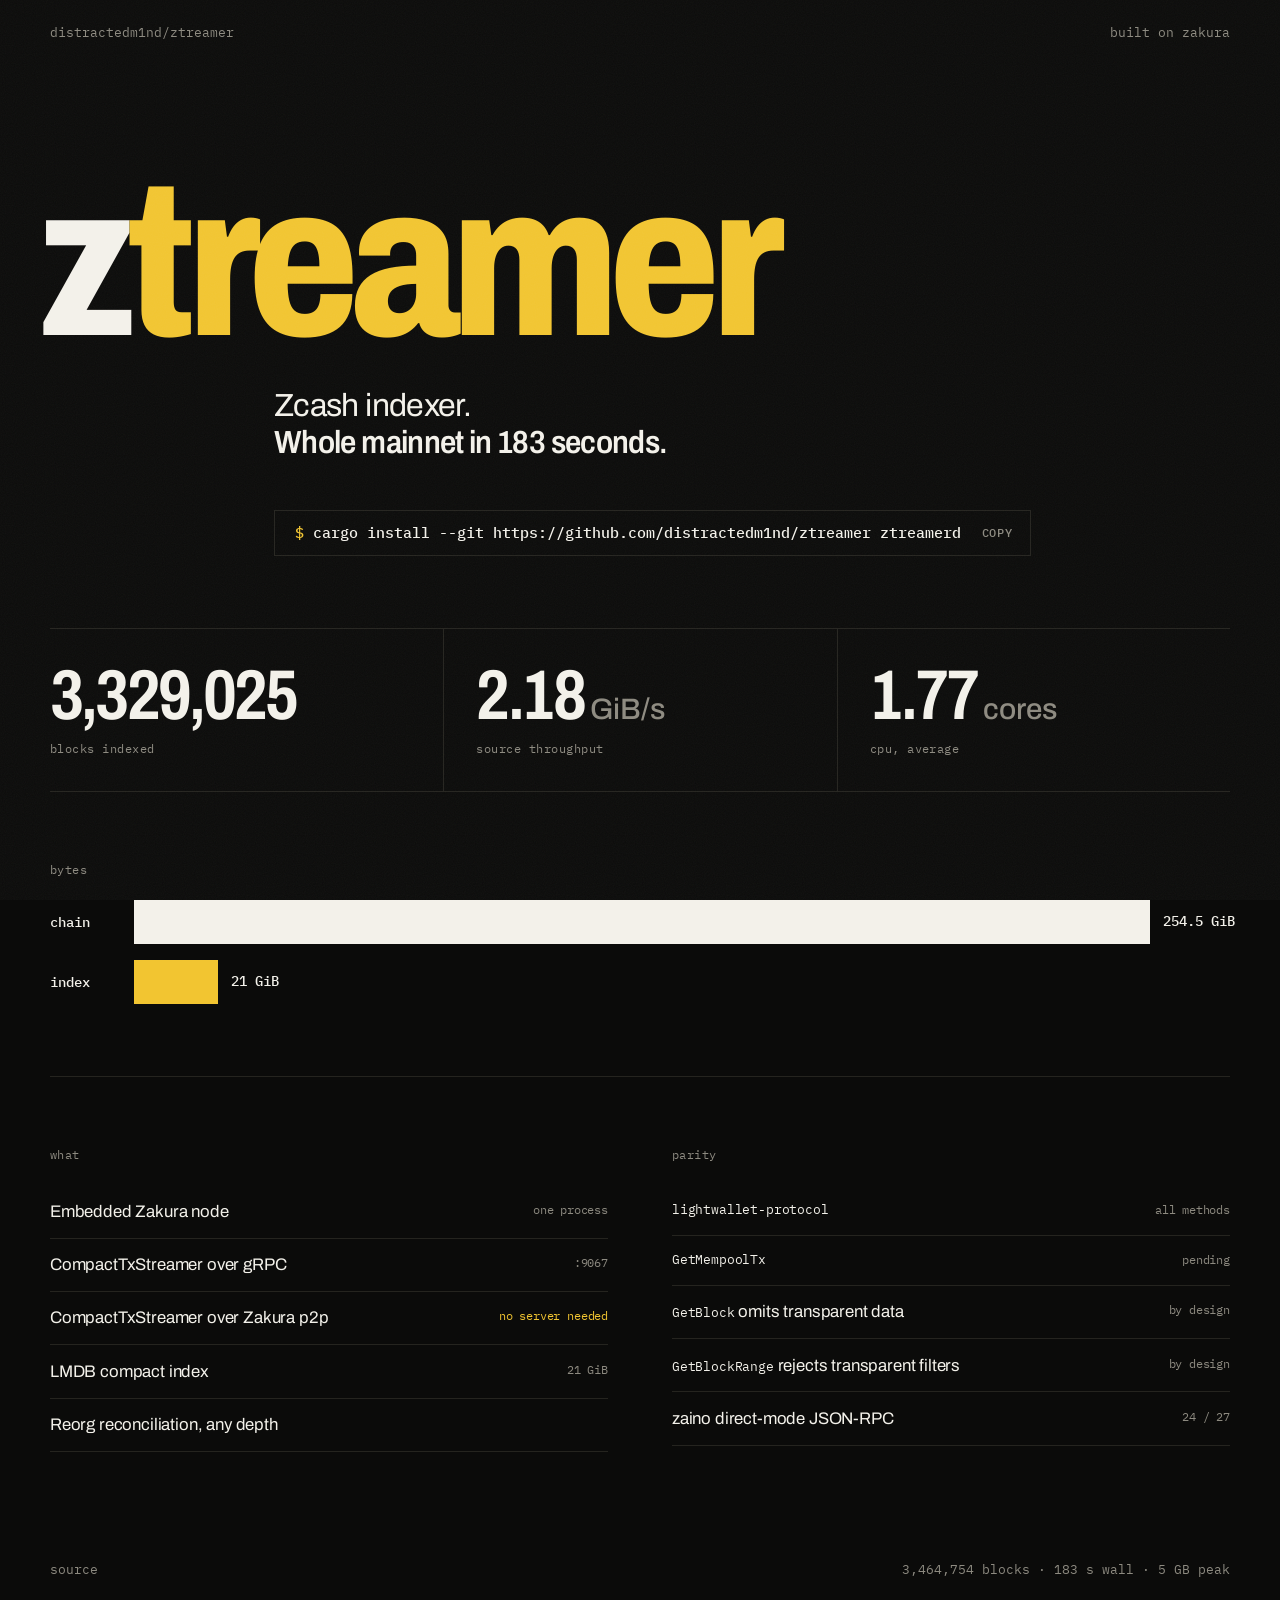
==== site/index.html @ e7ffcc35 "add website Single static page in site/, deployed to GitHub Pages on push to master.  Claude-Session" ====
<!doctype html>
<html lang="en">
<head>
<meta charset="utf-8">
<meta name="viewport" content="width=device-width, initial-scale=1">
<title>ztreamer</title>
<meta name="description" content="Zcash indexer. Whole mainnet in 183 seconds.">
<meta property="og:title" content="ztreamer">
<meta property="og:description" content="Zcash indexer. Whole mainnet in 183 seconds.">
<meta name="theme-color" content="#0b0b0a">
<link rel="icon" href="data:image/svg+xml,%3Csvg xmlns='http://www.w3.org/2000/svg' viewBox='0 0 32 32'%3E%3Crect width='32' height='32' fill='%23f2c531'/%3E%3Cpath d='M7 8h18v4L13 24h12v0H7v-4l12-12H7z' fill='%230b0b0a'/%3E%3C/svg%3E">
<link rel="preconnect" href="https://fonts.googleapis.com">
<link rel="preconnect" href="https://fonts.gstatic.com" crossorigin>
<link href="https://fonts.googleapis.com/css2?family=Archivo:wdth,wght@62..125,300..900&family=IBM+Plex+Mono:wght@400;500&display=swap" rel="stylesheet">
<style>
:root{
  --bg:#0b0b0a;--ink:#f3f1ea;--dim:#8d8a80;--rule:#25241f;--gold:#f2c531;
  --sans:"Archivo",ui-sans-serif,sans-serif;--mono:"IBM Plex Mono",ui-monospace,monospace;
}
*{box-sizing:border-box;margin:0}
html{background:var(--bg);color:var(--ink);font:400 16px/1.4 var(--sans);-webkit-font-smoothing:antialiased;scroll-behavior:smooth}
body{min-height:100svh;display:flex;flex-direction:column;overflow-x:hidden}
body::after{content:"";position:fixed;inset:0;pointer-events:none;opacity:.045;mix-blend-mode:screen;
  background-image:url("data:image/svg+xml,%3Csvg xmlns='http://www.w3.org/2000/svg' width='160' height='160'%3E%3Cfilter id='n'%3E%3CfeTurbulence type='fractalNoise' baseFrequency='.9' numOctaves='2' stitchTiles='stitch'/%3E%3C/filter%3E%3Crect width='100%25' height='100%25' filter='url(%23n)'/%3E%3C/svg%3E")}
a{color:inherit;text-decoration:none}
.wrap{width:min(100% - 3rem,1180px);margin-inline:auto}
header{padding:1.5rem 0;display:flex;justify-content:space-between;align-items:baseline;font-family:var(--mono);font-size:.8rem;color:var(--dim)}
header a:hover{color:var(--ink)}
main{flex:1}

.hero{padding:clamp(3rem,12vh,9rem) 0 clamp(3rem,8vh,6rem)}
h1{font-size:clamp(4.5rem,17vw,15rem);line-height:.82;letter-spacing:-.045em;font-weight:800;font-variation-settings:"wdth" 80;margin-left:-.05em}
h1 em{font-style:normal;color:var(--gold)}
.tag{margin:2.25rem 0 0 clamp(0px,18vw,14rem);font-size:clamp(1.25rem,2.6vw,2rem);line-height:1.15;letter-spacing:-.02em;font-weight:400;max-width:22ch;font-variation-settings:"wdth" 100}
.tag b{font-weight:600;font-variation-settings:"wdth" 88;white-space:nowrap}

.cmd{margin:3rem 0 0 clamp(0px,18vw,14rem);text-align:left;display:inline-flex;align-items:center;gap:1.25rem;border:1px solid var(--rule);padding:.9rem 1.1rem .9rem 1.25rem;font:500 .95rem/1 var(--mono);cursor:pointer;background:transparent;color:var(--ink);transition:border-color .2s}
.cmd:hover{border-color:var(--dim)}
.cmd .p{color:var(--gold)}
.cmd .c{color:var(--dim);font-size:.75rem;letter-spacing:.06em;text-transform:uppercase;min-width:4.5ch;text-align:right}

.stats{display:grid;grid-template-columns:repeat(3,1fr);border-top:1px solid var(--rule)}
.stats div{padding:2rem 0 2.25rem;border-bottom:1px solid var(--rule)}
.stats div+div{padding-left:2rem;border-left:1px solid var(--rule)}
.stats b{display:block;font:700 clamp(2.4rem,5.5vw,4.5rem)/1 var(--sans);letter-spacing:-.04em;font-variation-settings:"wdth" 75;font-variant-numeric:tabular-nums}
.stats b small{font-size:.42em;font-weight:500;color:var(--dim);margin-left:.2em;letter-spacing:0;font-variation-settings:"wdth" 100}
.stats b+span{display:block;margin-top:.75rem;font:.75rem/1 var(--mono);color:var(--dim);letter-spacing:.04em}

.bars{padding:clamp(3rem,8vh,6rem) 0}
.bars p{font:.75rem/1 var(--mono);color:var(--dim);letter-spacing:.04em;margin-bottom:1.5rem}
.bar{display:grid;grid-template-columns:8ch 1fr;padding-right:10ch;align-items:center;gap:1.25rem;font:500 .85rem/1 var(--mono)}
.bar+.bar{margin-top:1rem}
.bar i{display:block;font-style:normal;height:2.75rem;background:var(--ink);transform-origin:left;transform:scaleX(0);transition:transform 1.4s cubic-bezier(.2,.9,.2,1) .6s;position:relative}
.bar i::after{content:attr(data-v);position:absolute;left:calc(100% + .8rem);top:50%;translate:0 -50%;white-space:nowrap;opacity:0;transition:opacity .4s 1.8s}
.bar.k i{background:var(--gold)}
.on .bar i{transform:scaleX(1)}
.on .bar i::after{opacity:1}

.what{border-top:1px solid var(--rule);display:grid;grid-template-columns:1fr 1fr;gap:0 4rem;padding:clamp(3rem,8vh,6rem) 0}
.what h2{font:.75rem/1 var(--mono);color:var(--dim);letter-spacing:.04em;font-weight:400;margin-bottom:1.5rem}
.what ul{list-style:none;padding:0}
.what li{display:grid;grid-template-columns:1fr auto;gap:2rem;padding:.9rem 0;border-bottom:1px solid var(--rule);font-size:1.05rem;letter-spacing:-.01em}
.what li code{font:.8rem/1.6 var(--mono)}
.what li s{color:var(--dim);text-decoration:none;font:.75rem/1.6 var(--mono)}
.what li s.k{color:var(--gold)}

footer{padding:2.5rem 0 3rem;display:flex;justify-content:space-between;font:.8rem/1 var(--mono);color:var(--dim)}
footer a:hover{color:var(--ink)}

.r{opacity:0;translate:0 14px;animation:up .9s cubic-bezier(.2,.8,.2,1) forwards}
@keyframes up{to{opacity:1;translate:0 0}}

@media(max-width:760px){
  .tag,.cmd{margin-left:0}
  .stats{grid-template-columns:1fr}
  .stats div+div{padding-left:0;border-left:0}
  .what{grid-template-columns:1fr;gap:2rem 0}
  .bar{grid-template-columns:6ch 1fr}
  footer{flex-direction:column;gap:1rem;line-height:1.5}
  .cmd{width:100%;justify-content:space-between;overflow-wrap:anywhere;line-height:1.5}
  .bar{padding-right:8ch}
}
@media(prefers-reduced-motion:reduce){.r{animation:none;opacity:1;translate:0}.bar i{transition:none}.bar i::after{transition:none}}
</style>
</head>
<body>
<header class="wrap">
  <a href="https://github.com/distractedm1nd/ztreamer">distractedm1nd/ztreamer</a>
  <a href="https://github.com/zakura-core/zakura">built on zakura</a>
</header>

<main>
<section class="wrap hero">
  <h1 class="r">z<em>treamer</em></h1>
  <p class="tag r" style="animation-delay:.15s">Zcash indexer. <b>Whole mainnet in 183&nbsp;seconds.</b></p>
  <button class="cmd r" style="animation-delay:.3s" id="cmd" type="button" aria-label="copy install command">
    <span><span class="p">$</span> cargo install --git https://github.com/distractedm1nd/ztreamer ztreamerd</span>
    <span class="c">copy</span>
  </button>
</section>

<section class="wrap stats r" style="animation-delay:.45s">
  <div><b><span id="n">0</span></b><span>blocks indexed</span></div>
  <div><b>2.18<small>GiB/s</small></b><span>source throughput</span></div>
  <div><b>1.77<small>cores</small></b><span>cpu, average</span></div>
</section>

<section class="wrap bars r" style="animation-delay:.6s" id="bars">
  <p>bytes</p>
  <div class="bar"><span>chain</span><i data-v="254.5 GiB" style="width:100%"></i></div>
  <div class="bar k"><span>index</span><i data-v="21 GiB" style="width:8.25%"></i></div>
</section>

<section class="wrap what r" style="animation-delay:.7s">
  <div>
    <h2>what</h2>
    <ul>
      <li>Embedded Zakura node<s>one process</s></li>
      <li>CompactTxStreamer over gRPC<s>:9067</s></li>
      <li>CompactTxStreamer over Zakura p2p<s class="k">no server needed</s></li>
      <li>LMDB compact index<s>21 GiB</s></li>
      <li>Reorg reconciliation, any depth</li>
    </ul>
  </div>
  <div>
    <h2>parity</h2>
    <ul>
      <li><code>lightwallet-protocol</code><s>all methods</s></li>
      <li><code>GetMempoolTx</code><s>pending</s></li>
      <li><span><code>GetBlock</code> omits transparent data</span><s>by design</s></li>
      <li><span><code>GetBlockRange</code> rejects transparent filters</span><s>by design</s></li>
      <li>zaino direct-mode JSON-RPC<s>24 / 27</s></li>
    </ul>
  </div>
</section>
</main>

<footer class="wrap">
  <a href="https://github.com/distractedm1nd/ztreamer">source</a>
  <span>3,464,754 blocks · 183 s wall · 5 GB peak</span>
</footer>

<script>
const n=document.getElementById('n'),t0=performance.now(),N=3464754;
(function f(){const p=Math.min(1,(performance.now()-t0-500)/1600);const e=1-Math.pow(1-Math.max(0,p),3);
n.textContent=Math.round(e*N).toLocaleString('en-US');if(p<1)requestAnimationFrame(f)})();
requestAnimationFrame(()=>document.getElementById('bars').classList.add('on'));
const b=document.getElementById('cmd'),c=b.querySelector('.c');
b.onclick=()=>navigator.clipboard.writeText('cargo install --git https://github.com/distractedm1nd/ztreamer ztreamerd').then(()=>{c.textContent='copied';setTimeout(()=>c.textContent='copy',1400)});
</script>
</body>
</html>
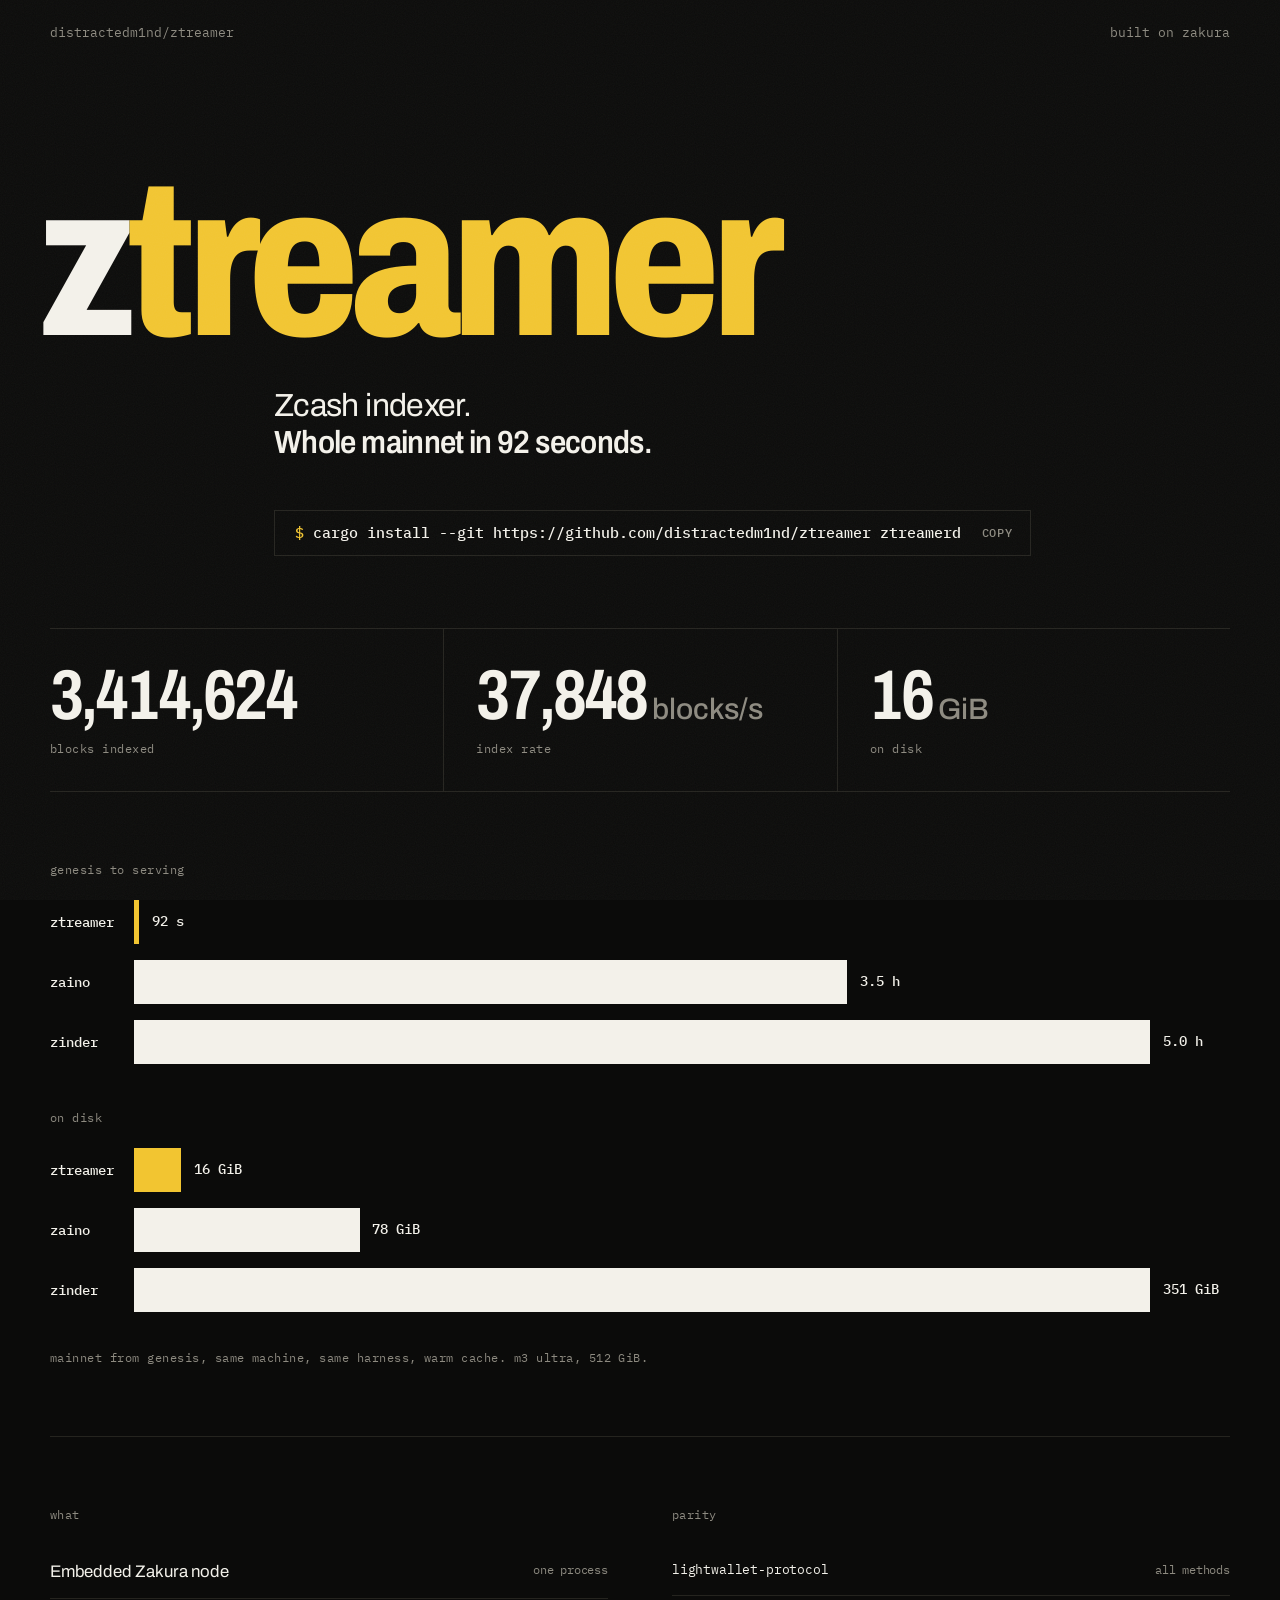
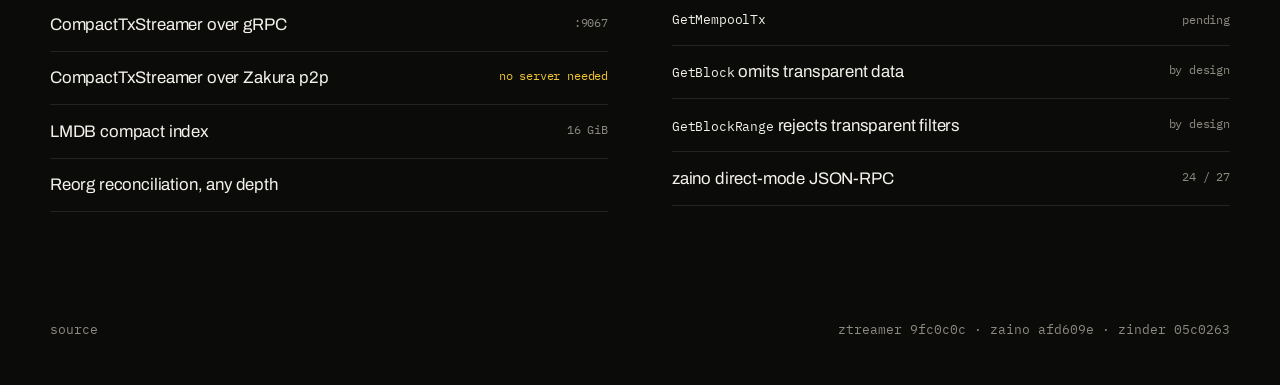
==== commit d2b05e5f: "site: head-to-head against zaino and zinder Numbers from the clean runs in zindex/results: same Mac " ====
--- a/site/index.html
+++ b/site/index.html
@@ -4,9 +4,9 @@
 <meta charset="utf-8">
 <meta name="viewport" content="width=device-width, initial-scale=1">
 <title>ztreamer</title>
-<meta name="description" content="Zcash indexer. Whole mainnet in 183 seconds.">
+<meta name="description" content="Zcash indexer. Whole mainnet in 92 seconds.">
 <meta property="og:title" content="ztreamer">
-<meta property="og:description" content="Zcash indexer. Whole mainnet in 183 seconds.">
+<meta property="og:description" content="Zcash indexer. Whole mainnet in 92 seconds.">
 <meta name="theme-color" content="#0b0b0a">
 <link rel="icon" href="data:image/svg+xml,%3Csvg xmlns='http://www.w3.org/2000/svg' viewBox='0 0 32 32'%3E%3Crect width='32' height='32' fill='%23f2c531'/%3E%3Cpath d='M7 8h18v4L13 24h12v0H7v-4l12-12H7z' fill='%230b0b0a'/%3E%3C/svg%3E">
 <link rel="preconnect" href="https://fonts.googleapis.com">
@@ -50,7 +50,9 @@
 .bars p{font:.75rem/1 var(--mono);color:var(--dim);letter-spacing:.04em;margin-bottom:1.5rem}
 .bar{display:grid;grid-template-columns:8ch 1fr;padding-right:10ch;align-items:center;gap:1.25rem;font:500 .85rem/1 var(--mono)}
 .bar+.bar{margin-top:1rem}
-.bar i{display:block;font-style:normal;height:2.75rem;background:var(--ink);transform-origin:left;transform:scaleX(0);transition:transform 1.4s cubic-bezier(.2,.9,.2,1) .6s;position:relative}
+.bars .g{margin-top:3rem}
+.bars .n{margin:2.5rem 0 0;color:var(--dim)}
+.bar i{display:block;font-style:normal;height:2.75rem;min-width:3px;background:var(--ink);transform-origin:left;transform:scaleX(0);transition:transform 1.4s cubic-bezier(.2,.9,.2,1) .6s;position:relative}
 .bar i::after{content:attr(data-v);position:absolute;left:calc(100% + .8rem);top:50%;translate:0 -50%;white-space:nowrap;opacity:0;transition:opacity .4s 1.8s}
 .bar.k i{background:var(--gold)}
 .on .bar i{transform:scaleX(1)}
@@ -92,7 +94,7 @@
 <main>
 <section class="wrap hero">
   <h1 class="r">z<em>treamer</em></h1>
-  <p class="tag r" style="animation-delay:.15s">Zcash indexer. <b>Whole mainnet in 183&nbsp;seconds.</b></p>
+  <p class="tag r" style="animation-delay:.15s">Zcash indexer. <b>Whole mainnet in 92&nbsp;seconds.</b></p>
   <button class="cmd r" style="animation-delay:.3s" id="cmd" type="button" aria-label="copy install command">
     <span><span class="p">$</span> cargo install --git https://github.com/distractedm1nd/ztreamer ztreamerd</span>
     <span class="c">copy</span>
@@ -101,14 +103,20 @@
 
 <section class="wrap stats r" style="animation-delay:.45s">
   <div><b><span id="n">0</span></b><span>blocks indexed</span></div>
-  <div><b>2.18<small>GiB/s</small></b><span>source throughput</span></div>
-  <div><b>1.77<small>cores</small></b><span>cpu, average</span></div>
+  <div><b>37,848<small>blocks/s</small></b><span>index rate</span></div>
+  <div><b>16<small>GiB</small></b><span>on disk</span></div>
 </section>
 
 <section class="wrap bars r" style="animation-delay:.6s" id="bars">
-  <p>bytes</p>
-  <div class="bar"><span>chain</span><i data-v="254.5 GiB" style="width:100%"></i></div>
-  <div class="bar k"><span>index</span><i data-v="21 GiB" style="width:8.25%"></i></div>
+  <p>genesis to serving</p>
+  <div class="bar k"><span>ztreamer</span><i data-v="92 s" style="width:.51%"></i></div>
+  <div class="bar"><span>zaino</span><i data-v="3.5 h" style="width:70.2%"></i></div>
+  <div class="bar"><span>zinder</span><i data-v="5.0 h" style="width:100%"></i></div>
+  <p class="g">on disk</p>
+  <div class="bar k"><span>ztreamer</span><i data-v="16 GiB" style="width:4.6%"></i></div>
+  <div class="bar"><span>zaino</span><i data-v="78 GiB" style="width:22.2%"></i></div>
+  <div class="bar"><span>zinder</span><i data-v="351 GiB" style="width:100%"></i></div>
+  <p class="n">mainnet from genesis, same machine, same harness, warm cache. m3 ultra, 512 GiB.</p>
 </section>
 
 <section class="wrap what r" style="animation-delay:.7s">
@@ -118,7 +126,7 @@
       <li>Embedded Zakura node<s>one process</s></li>
       <li>CompactTxStreamer over gRPC<s>:9067</s></li>
       <li>CompactTxStreamer over Zakura p2p<s class="k">no server needed</s></li>
-      <li>LMDB compact index<s>21 GiB</s></li>
+      <li>LMDB compact index<s>16 GiB</s></li>
       <li>Reorg reconciliation, any depth</li>
     </ul>
   </div>
@@ -137,11 +145,11 @@
 
 <footer class="wrap">
   <a href="https://github.com/distractedm1nd/ztreamer">source</a>
-  <span>3,464,754 blocks · 183 s wall · 5 GB peak</span>
+  <span>ztreamer 9fc0c0c · zaino afd609e · zinder 05c0263</span>
 </footer>
 
 <script>
-const n=document.getElementById('n'),t0=performance.now(),N=3464754;
+const n=document.getElementById('n'),t0=performance.now(),N=3467595;
 (function f(){const p=Math.min(1,(performance.now()-t0-500)/1600);const e=1-Math.pow(1-Math.max(0,p),3);
 n.textContent=Math.round(e*N).toLocaleString('en-US');if(p<1)requestAnimationFrame(f)})();
 requestAnimationFrame(()=>document.getElementById('bars').classList.add('on'));
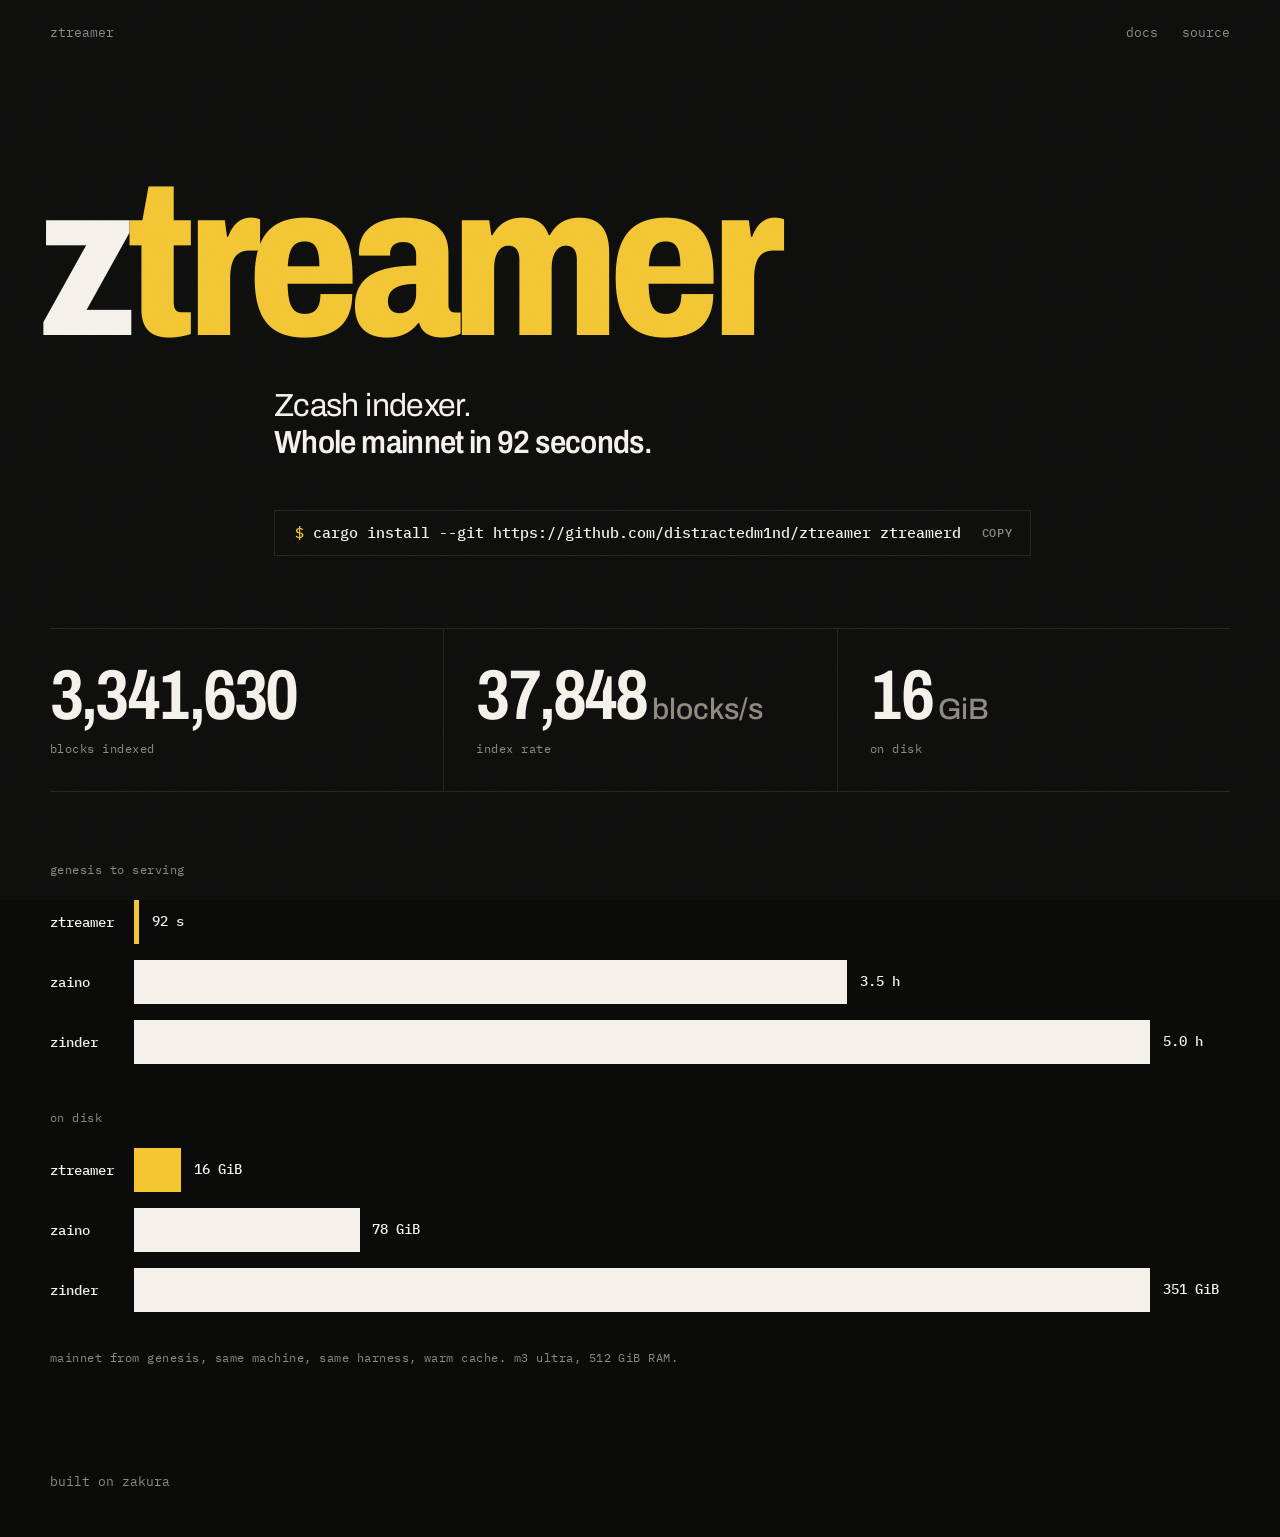
==== commit f8446982: "site: docs page, shared stylesheet, trim the home page Claude-Session: https://claude.ai/code/sessio" ====
--- a/site/index.html
+++ b/site/index.html
@@ -12,83 +12,12 @@
 <link rel="preconnect" href="https://fonts.googleapis.com">
 <link rel="preconnect" href="https://fonts.gstatic.com" crossorigin>
 <link href="https://fonts.googleapis.com/css2?family=Archivo:wdth,wght@62..125,300..900&family=IBM+Plex+Mono:wght@400;500&display=swap" rel="stylesheet">
-<style>
-:root{
-  --bg:#0b0b0a;--ink:#f3f1ea;--dim:#8d8a80;--rule:#25241f;--gold:#f2c531;
-  --sans:"Archivo",ui-sans-serif,sans-serif;--mono:"IBM Plex Mono",ui-monospace,monospace;
-}
-*{box-sizing:border-box;margin:0}
-html{background:var(--bg);color:var(--ink);font:400 16px/1.4 var(--sans);-webkit-font-smoothing:antialiased;scroll-behavior:smooth}
-body{min-height:100svh;display:flex;flex-direction:column;overflow-x:hidden}
-body::after{content:"";position:fixed;inset:0;pointer-events:none;opacity:.045;mix-blend-mode:screen;
-  background-image:url("data:image/svg+xml,%3Csvg xmlns='http://www.w3.org/2000/svg' width='160' height='160'%3E%3Cfilter id='n'%3E%3CfeTurbulence type='fractalNoise' baseFrequency='.9' numOctaves='2' stitchTiles='stitch'/%3E%3C/filter%3E%3Crect width='100%25' height='100%25' filter='url(%23n)'/%3E%3C/svg%3E")}
-a{color:inherit;text-decoration:none}
-.wrap{width:min(100% - 3rem,1180px);margin-inline:auto}
-header{padding:1.5rem 0;display:flex;justify-content:space-between;align-items:baseline;font-family:var(--mono);font-size:.8rem;color:var(--dim)}
-header a:hover{color:var(--ink)}
-main{flex:1}
-
-.hero{padding:clamp(3rem,12vh,9rem) 0 clamp(3rem,8vh,6rem)}
-h1{font-size:clamp(4.5rem,17vw,15rem);line-height:.82;letter-spacing:-.045em;font-weight:800;font-variation-settings:"wdth" 80;margin-left:-.05em}
-h1 em{font-style:normal;color:var(--gold)}
-.tag{margin:2.25rem 0 0 clamp(0px,18vw,14rem);font-size:clamp(1.25rem,2.6vw,2rem);line-height:1.15;letter-spacing:-.02em;font-weight:400;max-width:22ch;font-variation-settings:"wdth" 100}
-.tag b{font-weight:600;font-variation-settings:"wdth" 88;white-space:nowrap}
-
-.cmd{margin:3rem 0 0 clamp(0px,18vw,14rem);text-align:left;display:inline-flex;align-items:center;gap:1.25rem;border:1px solid var(--rule);padding:.9rem 1.1rem .9rem 1.25rem;font:500 .95rem/1 var(--mono);cursor:pointer;background:transparent;color:var(--ink);transition:border-color .2s}
-.cmd:hover{border-color:var(--dim)}
-.cmd .p{color:var(--gold)}
-.cmd .c{color:var(--dim);font-size:.75rem;letter-spacing:.06em;text-transform:uppercase;min-width:4.5ch;text-align:right}
-
-.stats{display:grid;grid-template-columns:repeat(3,1fr);border-top:1px solid var(--rule)}
-.stats div{padding:2rem 0 2.25rem;border-bottom:1px solid var(--rule)}
-.stats div+div{padding-left:2rem;border-left:1px solid var(--rule)}
-.stats b{display:block;font:700 clamp(2.4rem,5.5vw,4.5rem)/1 var(--sans);letter-spacing:-.04em;font-variation-settings:"wdth" 75;font-variant-numeric:tabular-nums}
-.stats b small{font-size:.42em;font-weight:500;color:var(--dim);margin-left:.2em;letter-spacing:0;font-variation-settings:"wdth" 100}
-.stats b+span{display:block;margin-top:.75rem;font:.75rem/1 var(--mono);color:var(--dim);letter-spacing:.04em}
-
-.bars{padding:clamp(3rem,8vh,6rem) 0}
-.bars p{font:.75rem/1 var(--mono);color:var(--dim);letter-spacing:.04em;margin-bottom:1.5rem}
-.bar{display:grid;grid-template-columns:8ch 1fr;padding-right:10ch;align-items:center;gap:1.25rem;font:500 .85rem/1 var(--mono)}
-.bar+.bar{margin-top:1rem}
-.bars .g{margin-top:3rem}
-.bars .n{margin:2.5rem 0 0;color:var(--dim)}
-.bar i{display:block;font-style:normal;height:2.75rem;min-width:3px;background:var(--ink);transform-origin:left;transform:scaleX(0);transition:transform 1.4s cubic-bezier(.2,.9,.2,1) .6s;position:relative}
-.bar i::after{content:attr(data-v);position:absolute;left:calc(100% + .8rem);top:50%;translate:0 -50%;white-space:nowrap;opacity:0;transition:opacity .4s 1.8s}
-.bar.k i{background:var(--gold)}
-.on .bar i{transform:scaleX(1)}
-.on .bar i::after{opacity:1}
-
-.what{border-top:1px solid var(--rule);display:grid;grid-template-columns:1fr 1fr;gap:0 4rem;padding:clamp(3rem,8vh,6rem) 0}
-.what h2{font:.75rem/1 var(--mono);color:var(--dim);letter-spacing:.04em;font-weight:400;margin-bottom:1.5rem}
-.what ul{list-style:none;padding:0}
-.what li{display:grid;grid-template-columns:1fr auto;gap:2rem;padding:.9rem 0;border-bottom:1px solid var(--rule);font-size:1.05rem;letter-spacing:-.01em}
-.what li code{font:.8rem/1.6 var(--mono)}
-.what li s{color:var(--dim);text-decoration:none;font:.75rem/1.6 var(--mono)}
-.what li s.k{color:var(--gold)}
-
-footer{padding:2.5rem 0 3rem;display:flex;justify-content:space-between;font:.8rem/1 var(--mono);color:var(--dim)}
-footer a:hover{color:var(--ink)}
-
-.r{opacity:0;translate:0 14px;animation:up .9s cubic-bezier(.2,.8,.2,1) forwards}
-@keyframes up{to{opacity:1;translate:0 0}}
-
-@media(max-width:760px){
-  .tag,.cmd{margin-left:0}
-  .stats{grid-template-columns:1fr}
-  .stats div+div{padding-left:0;border-left:0}
-  .what{grid-template-columns:1fr;gap:2rem 0}
-  .bar{grid-template-columns:6ch 1fr}
-  footer{flex-direction:column;gap:1rem;line-height:1.5}
-  .cmd{width:100%;justify-content:space-between;overflow-wrap:anywhere;line-height:1.5}
-  .bar{padding-right:8ch}
-}
-@media(prefers-reduced-motion:reduce){.r{animation:none;opacity:1;translate:0}.bar i{transition:none}.bar i::after{transition:none}}
-</style>
+<link rel="stylesheet" href="site.css">
 </head>
 <body>
 <header class="wrap">
-  <a href="https://github.com/distractedm1nd/ztreamer">distractedm1nd/ztreamer</a>
-  <a href="https://github.com/zakura-core/zakura">built on zakura</a>
+  <a href="./">ztreamer</a>
+  <nav><a href="docs.html">docs</a><a href="https://github.com/distractedm1nd/ztreamer">source</a></nav>
 </header>
 
 <main>
@@ -116,36 +45,12 @@
   <div class="bar k"><span>ztreamer</span><i data-v="16 GiB" style="width:4.6%"></i></div>
   <div class="bar"><span>zaino</span><i data-v="78 GiB" style="width:22.2%"></i></div>
   <div class="bar"><span>zinder</span><i data-v="351 GiB" style="width:100%"></i></div>
-  <p class="n">mainnet from genesis, same machine, same harness, warm cache. m3 ultra, 512 GiB.</p>
-</section>
-
-<section class="wrap what r" style="animation-delay:.7s">
-  <div>
-    <h2>what</h2>
-    <ul>
-      <li>Embedded Zakura node<s>one process</s></li>
-      <li>CompactTxStreamer over gRPC<s>:9067</s></li>
-      <li>CompactTxStreamer over Zakura p2p<s class="k">no server needed</s></li>
-      <li>LMDB compact index<s>16 GiB</s></li>
-      <li>Reorg reconciliation, any depth</li>
-    </ul>
-  </div>
-  <div>
-    <h2>parity</h2>
-    <ul>
-      <li><code>lightwallet-protocol</code><s>all methods</s></li>
-      <li><code>GetMempoolTx</code><s>pending</s></li>
-      <li><span><code>GetBlock</code> omits transparent data</span><s>by design</s></li>
-      <li><span><code>GetBlockRange</code> rejects transparent filters</span><s>by design</s></li>
-      <li>zaino direct-mode JSON-RPC<s>24 / 27</s></li>
-    </ul>
-  </div>
+  <p class="n">mainnet from genesis, same machine, same harness, warm cache. m3 ultra, 512 GiB RAM.</p>
 </section>
 </main>
 
 <footer class="wrap">
-  <a href="https://github.com/distractedm1nd/ztreamer">source</a>
-  <span>ztreamer 9fc0c0c · zaino afd609e · zinder 05c0263</span>
+  <a href="https://github.com/zakura-core/zakura">built on zakura</a>
 </footer>
 
 <script>
--- a/site/site.css
+++ b/site/site.css
@@ -0,0 +1,84 @@
+:root{
+  --bg:#0b0b0a;--ink:#f3f1ea;--dim:#8d8a80;--rule:#25241f;--gold:#f2c531;
+  --sans:"Archivo",ui-sans-serif,sans-serif;--mono:"IBM Plex Mono",ui-monospace,monospace;
+}
+*{box-sizing:border-box;margin:0}
+html{background:var(--bg);color:var(--ink);font:400 16px/1.4 var(--sans);-webkit-font-smoothing:antialiased;scroll-behavior:smooth}
+body{min-height:100svh;display:flex;flex-direction:column;overflow-x:hidden}
+body::after{content:"";position:fixed;inset:0;pointer-events:none;opacity:.045;mix-blend-mode:screen;
+  background-image:url("data:image/svg+xml,%3Csvg xmlns='http://www.w3.org/2000/svg' width='160' height='160'%3E%3Cfilter id='n'%3E%3CfeTurbulence type='fractalNoise' baseFrequency='.9' numOctaves='2' stitchTiles='stitch'/%3E%3C/filter%3E%3Crect width='100%25' height='100%25' filter='url(%23n)'/%3E%3C/svg%3E")}
+a{color:inherit;text-decoration:none}
+.wrap{width:min(100% - 3rem,1180px);margin-inline:auto}
+header{padding:1.5rem 0;display:flex;justify-content:space-between;align-items:baseline;font-family:var(--mono);font-size:.8rem;color:var(--dim)}
+header a:hover{color:var(--ink)}
+header nav{display:flex;gap:1.5rem}
+main{flex:1}
+
+.hero{padding:clamp(3rem,12vh,9rem) 0 clamp(3rem,8vh,6rem)}
+h1{font-size:clamp(4.5rem,17vw,15rem);line-height:.82;letter-spacing:-.045em;font-weight:800;font-variation-settings:"wdth" 80;margin-left:-.05em}
+h1 em{font-style:normal;color:var(--gold)}
+.tag{margin:2.25rem 0 0 clamp(0px,18vw,14rem);font-size:clamp(1.25rem,2.6vw,2rem);line-height:1.15;letter-spacing:-.02em;font-weight:400;max-width:22ch;font-variation-settings:"wdth" 100}
+.tag b{font-weight:600;font-variation-settings:"wdth" 88;white-space:nowrap}
+
+.cmd{margin:3rem 0 0 clamp(0px,18vw,14rem);text-align:left;display:inline-flex;align-items:center;gap:1.25rem;border:1px solid var(--rule);padding:.9rem 1.1rem .9rem 1.25rem;font:500 .95rem/1 var(--mono);cursor:pointer;background:transparent;color:var(--ink);transition:border-color .2s}
+.cmd:hover{border-color:var(--dim)}
+.cmd .p{color:var(--gold)}
+.cmd .c{color:var(--dim);font-size:.75rem;letter-spacing:.06em;text-transform:uppercase;min-width:4.5ch;text-align:right}
+
+.stats{display:grid;grid-template-columns:repeat(3,1fr);border-top:1px solid var(--rule)}
+.stats div{padding:2rem 0 2.25rem;border-bottom:1px solid var(--rule)}
+.stats div+div{padding-left:2rem;border-left:1px solid var(--rule)}
+.stats b{display:block;font:700 clamp(2.4rem,5.5vw,4.5rem)/1 var(--sans);letter-spacing:-.04em;font-variation-settings:"wdth" 75;font-variant-numeric:tabular-nums}
+.stats b small{font-size:.42em;font-weight:500;color:var(--dim);margin-left:.2em;letter-spacing:0;font-variation-settings:"wdth" 100}
+.stats b+span{display:block;margin-top:.75rem;font:.75rem/1 var(--mono);color:var(--dim);letter-spacing:.04em}
+
+.bars{padding:clamp(3rem,8vh,6rem) 0}
+.bars p{font:.75rem/1 var(--mono);color:var(--dim);letter-spacing:.04em;margin-bottom:1.5rem}
+.bar{display:grid;grid-template-columns:8ch 1fr;padding-right:10ch;align-items:center;gap:1.25rem;font:500 .85rem/1 var(--mono)}
+.bar+.bar{margin-top:1rem}
+.bars .g{margin-top:3rem}
+.bars .n{margin:2.5rem 0 0;color:var(--dim)}
+.bar i{display:block;font-style:normal;height:2.75rem;min-width:3px;background:var(--ink);transform-origin:left;transform:scaleX(0);transition:transform 1.4s cubic-bezier(.2,.9,.2,1) .6s;position:relative}
+.bar i::after{content:attr(data-v);position:absolute;left:calc(100% + .8rem);top:50%;translate:0 -50%;white-space:nowrap;opacity:0;transition:opacity .4s 1.8s}
+.bar.k i{background:var(--gold)}
+.on .bar i{transform:scaleX(1)}
+.on .bar i::after{opacity:1}
+
+
+footer{padding:2.5rem 0 3rem;display:flex;justify-content:space-between;font:.8rem/1 var(--mono);color:var(--dim)}
+footer a:hover{color:var(--ink)}
+
+.r{opacity:0;translate:0 14px;animation:up .9s cubic-bezier(.2,.8,.2,1) forwards}
+@keyframes up{to{opacity:1;translate:0 0}}
+
+@media(max-width:760px){
+  .tag,.cmd{margin-left:0}
+  .stats{grid-template-columns:1fr}
+  .stats div+div{padding-left:0;border-left:0}
+  .what{grid-template-columns:1fr;gap:2rem 0}
+  .bar{grid-template-columns:6ch 1fr}
+  footer{flex-direction:column;gap:1rem;line-height:1.5}
+  .cmd{width:100%;justify-content:space-between;overflow-wrap:anywhere;line-height:1.5}
+  .bar{padding-right:8ch}
+}
+@media(prefers-reduced-motion:reduce){.r{animation:none;opacity:1;translate:0}.bar i{transition:none}.bar i::after{transition:none}}
+
+.doc{padding:clamp(3rem,10vh,6rem) 0 4rem;max-width:44rem}
+.doc h1{font-size:clamp(3rem,8vw,5.5rem);margin-bottom:.5em}
+.doc h2{font:.75rem/1 var(--mono);color:var(--dim);letter-spacing:.04em;font-weight:400;margin:3.5rem 0 1rem;padding-top:1.5rem;border-top:1px solid var(--rule)}
+.doc p{font-size:1.05rem;letter-spacing:-.01em;max-width:34rem;margin:.75rem 0}
+.doc pre{border:1px solid var(--rule);padding:1rem 1.25rem;font:500 .85rem/1.6 var(--mono);overflow-x:auto;margin:1rem 0}
+.doc pre .p{color:var(--gold)}
+.doc pre .c{color:var(--dim)}
+.doc code{font:500 .85em/1 var(--mono)}
+.doc table{width:100%;border-collapse:collapse;font-size:.95rem}
+.doc td{padding:.7rem 0;border-bottom:1px solid var(--rule);vertical-align:top}
+.doc td:first-child{font:500 .8rem/1.6 var(--mono);white-space:nowrap;padding-right:2rem}
+.doc td:last-child{color:var(--dim)}
+.doc td:last-child s{text-decoration:none;color:var(--gold)}
+@media(max-width:760px){
+  .doc td{display:block;padding:.35rem 0}
+  .doc td:first-child{padding-top:.9rem;white-space:normal}
+  .doc td:last-child{padding-bottom:.9rem;border-bottom:1px solid var(--rule)}
+  .doc td:first-child{border-bottom:0}
+}
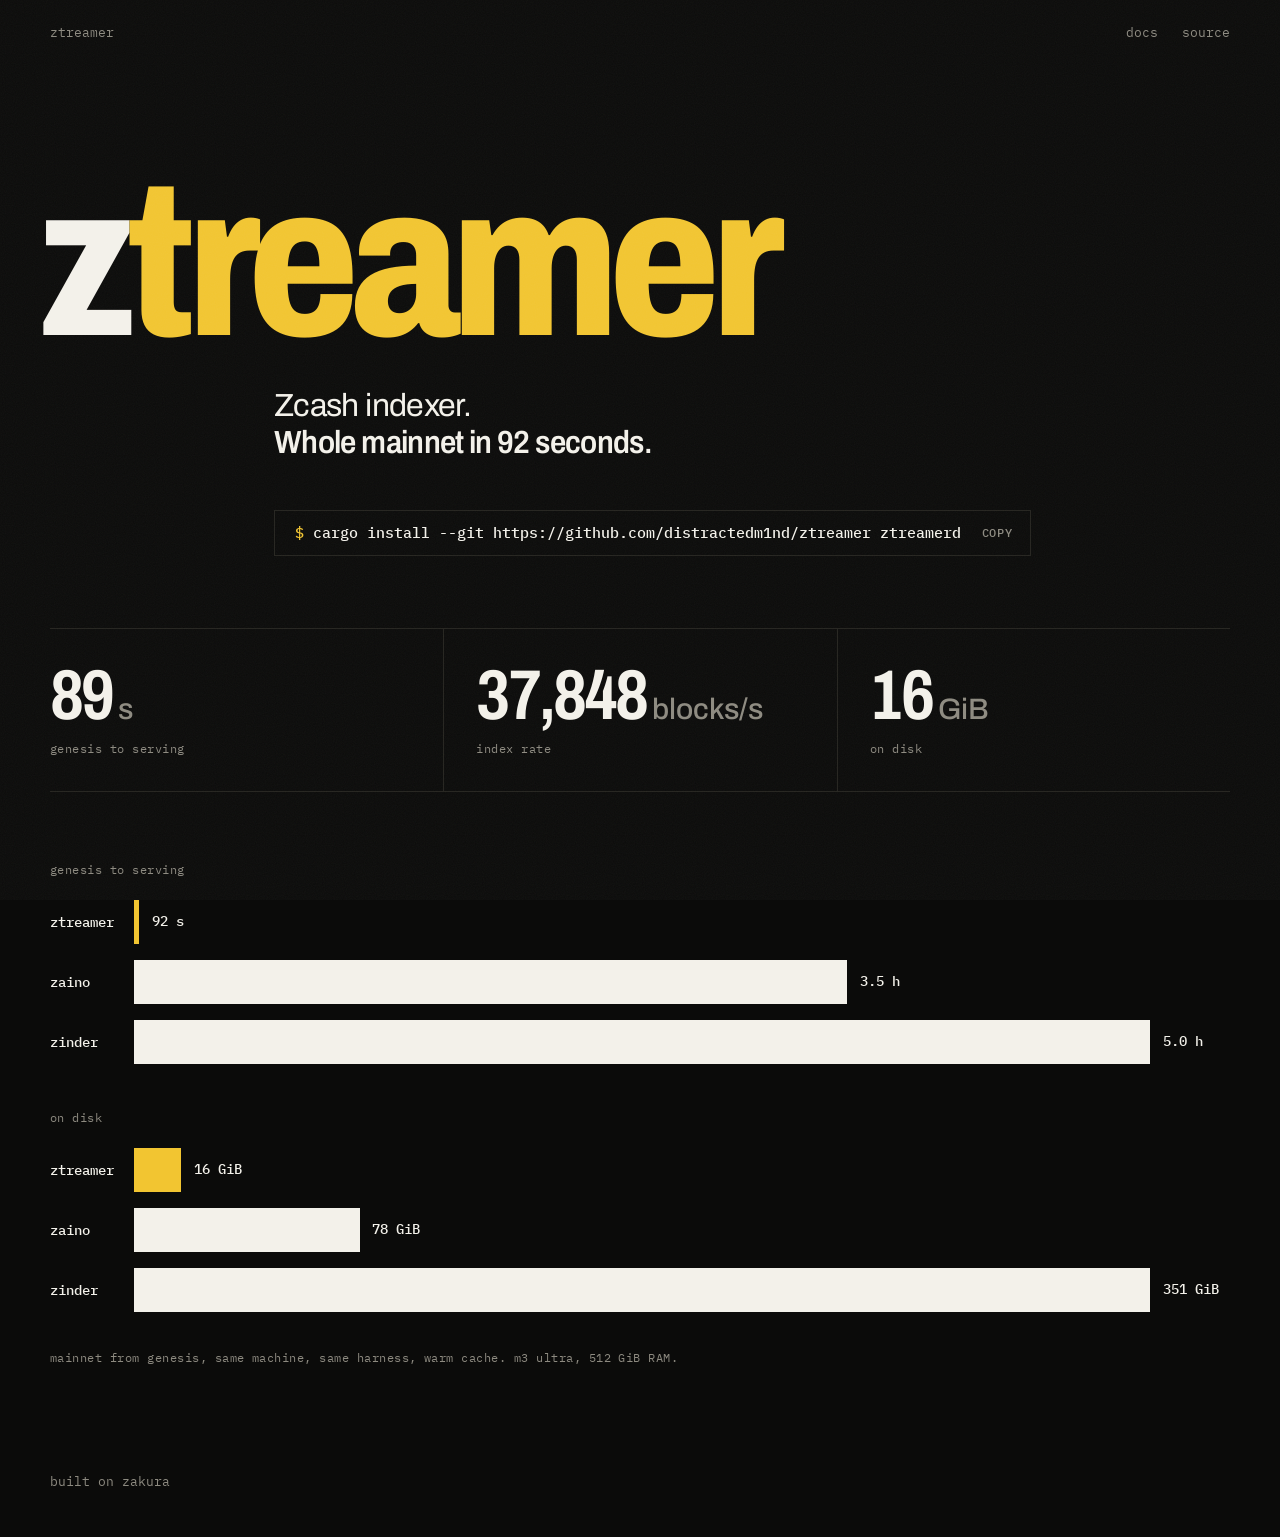
==== commit 8dcfc408: "site: lead stat is the 92 seconds, not the moving tip height Claude-Session: https://claude.ai/code/" ====
--- a/site/index.html
+++ b/site/index.html
@@ -31,7 +31,7 @@
 </section>
 
 <section class="wrap stats r" style="animation-delay:.45s">
-  <div><b><span id="n">0</span></b><span>blocks indexed</span></div>
+  <div><b><span id="n">0</span><small>s</small></b><span>genesis to serving</span></div>
   <div><b>37,848<small>blocks/s</small></b><span>index rate</span></div>
   <div><b>16<small>GiB</small></b><span>on disk</span></div>
 </section>
@@ -54,7 +54,7 @@
 </footer>
 
 <script>
-const n=document.getElementById('n'),t0=performance.now(),N=3467595;
+const n=document.getElementById('n'),t0=performance.now(),N=92;
 (function f(){const p=Math.min(1,(performance.now()-t0-500)/1600);const e=1-Math.pow(1-Math.max(0,p),3);
 n.textContent=Math.round(e*N).toLocaleString('en-US');if(p<1)requestAnimationFrame(f)})();
 requestAnimationFrame(()=>document.getElementById('bars').classList.add('on'));
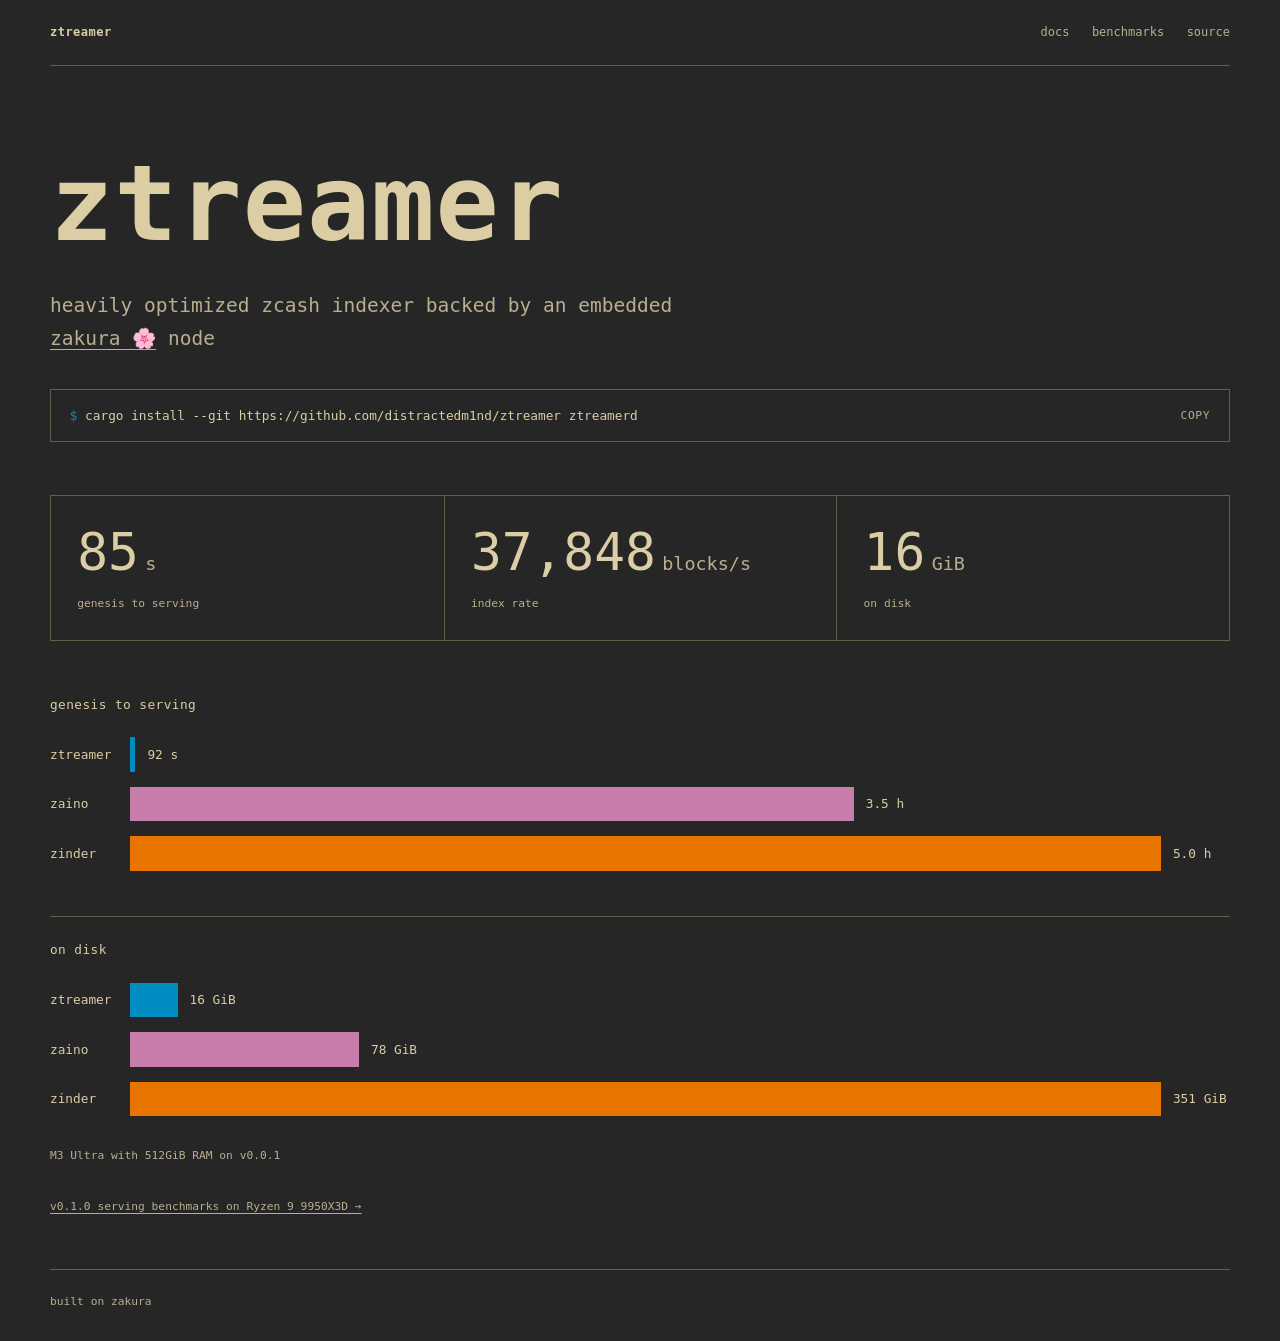
==== commit 67afdfd3: "chore(site): update site with benches" ====
--- a/site/index.html
+++ b/site/index.html
@@ -4,26 +4,23 @@
 <meta charset="utf-8">
 <meta name="viewport" content="width=device-width, initial-scale=1">
 <title>ztreamer</title>
-<meta name="description" content="Zcash indexer. Whole mainnet in 92 seconds.">
+<meta name="description" content="heavily optimized zcash indexer backed by an embedded zakura 🌸 node">
 <meta property="og:title" content="ztreamer">
-<meta property="og:description" content="Zcash indexer. Whole mainnet in 92 seconds.">
-<meta name="theme-color" content="#0b0b0a">
-<link rel="icon" href="data:image/svg+xml,%3Csvg xmlns='http://www.w3.org/2000/svg' viewBox='0 0 32 32'%3E%3Crect width='32' height='32' fill='%23f2c531'/%3E%3Cpath d='M7 8h18v4L13 24h12v0H7v-4l12-12H7z' fill='%230b0b0a'/%3E%3C/svg%3E">
-<link rel="preconnect" href="https://fonts.googleapis.com">
-<link rel="preconnect" href="https://fonts.gstatic.com" crossorigin>
-<link href="https://fonts.googleapis.com/css2?family=Archivo:wdth,wght@62..125,300..900&family=IBM+Plex+Mono:wght@400;500&display=swap" rel="stylesheet">
-<link rel="stylesheet" href="site.css">
+<meta property="og:description" content="heavily optimized zcash indexer backed by an embedded zakura 🌸 node">
+<meta name="theme-color" content="#262626">
+<link rel="icon" href="data:image/svg+xml,%3Csvg xmlns='http://www.w3.org/2000/svg' viewBox='0 0 32 32'%3E%3Crect width='32' height='32' fill='%23dbcda4'/%3E%3Cpath d='M7 8h18v4L13 24h12v0H7v-4l12-12H7z' fill='%23262626'/%3E%3C/svg%3E">
+<link rel="stylesheet" href="site.css?v=2">
 </head>
 <body>
 <header class="wrap">
   <a href="./">ztreamer</a>
-  <nav><a href="docs.html">docs</a><a href="https://github.com/distractedm1nd/ztreamer">source</a></nav>
+  <nav><a href="docs.html">docs</a><a href="benchmarks.html">benchmarks</a><a href="https://github.com/distractedm1nd/ztreamer">source</a></nav>
 </header>
 
 <main>
 <section class="wrap hero">
   <h1 class="r">z<em>treamer</em></h1>
-  <p class="tag r" style="animation-delay:.15s">Zcash indexer. <b>Whole mainnet in 92&nbsp;seconds.</b></p>
+  <p class="tag r" style="animation-delay:.15s">heavily optimized zcash indexer backed by an embedded <a href="https://zakura.com/">zakura 🌸</a> node</p>
   <button class="cmd r" style="animation-delay:.3s" id="cmd" type="button" aria-label="copy install command">
     <span><span class="p">$</span> cargo install --git https://github.com/distractedm1nd/ztreamer ztreamerd</span>
     <span class="c">copy</span>
@@ -39,13 +36,14 @@
 <section class="wrap bars r" style="animation-delay:.6s" id="bars">
   <p>genesis to serving</p>
   <div class="bar k"><span>ztreamer</span><i data-v="92 s" style="width:.51%"></i></div>
-  <div class="bar"><span>zaino</span><i data-v="3.5 h" style="width:70.2%"></i></div>
+  <div class="bar zaino"><span>zaino</span><i data-v="3.5 h" style="width:70.2%"></i></div>
   <div class="bar"><span>zinder</span><i data-v="5.0 h" style="width:100%"></i></div>
   <p class="g">on disk</p>
   <div class="bar k"><span>ztreamer</span><i data-v="16 GiB" style="width:4.6%"></i></div>
-  <div class="bar"><span>zaino</span><i data-v="78 GiB" style="width:22.2%"></i></div>
+  <div class="bar zaino"><span>zaino</span><i data-v="78 GiB" style="width:22.2%"></i></div>
   <div class="bar"><span>zinder</span><i data-v="351 GiB" style="width:100%"></i></div>
-  <p class="n">mainnet from genesis, same machine, same harness, warm cache. m3 ultra, 512 GiB RAM.</p>
+  <p class="n">M3 Ultra with 512GiB RAM on v0.0.1</p>
+  <p class="n"><a href="benchmarks.html">v0.1.0 serving benchmarks on Ryzen 9 9950X3D →</a></p>
 </section>
 </main>
 
--- a/site/site.css
+++ b/site/site.css
@@ -1,84 +1,74 @@
 :root{
-  --bg:#0b0b0a;--ink:#f3f1ea;--dim:#8d8a80;--rule:#25241f;--gold:#f2c531;
-  --sans:"Archivo",ui-sans-serif,sans-serif;--mono:"IBM Plex Mono",ui-monospace,monospace;
+  --bg:#262626;--panel:#2c2b28;--ink:#dbcda4;--dim:#b9ae8e;--rule:#655e4d;--gold:#dbcda4;
+  --blue:#008dc1;--orange:#e87500;--pink:#c77da9;
+  --mono:"DejaVu Sans Mono","Liberation Mono",ui-monospace,monospace;--sans:var(--mono);
 }
 *{box-sizing:border-box;margin:0}
-html{background:var(--bg);color:var(--ink);font:400 16px/1.4 var(--sans);-webkit-font-smoothing:antialiased;scroll-behavior:smooth}
-body{min-height:100svh;display:flex;flex-direction:column;overflow-x:hidden}
-body::after{content:"";position:fixed;inset:0;pointer-events:none;opacity:.045;mix-blend-mode:screen;
-  background-image:url("data:image/svg+xml,%3Csvg xmlns='http://www.w3.org/2000/svg' width='160' height='160'%3E%3Cfilter id='n'%3E%3CfeTurbulence type='fractalNoise' baseFrequency='.9' numOctaves='2' stitchTiles='stitch'/%3E%3C/filter%3E%3Crect width='100%25' height='100%25' filter='url(%23n)'/%3E%3C/svg%3E")}
-a{color:inherit;text-decoration:none}
+html{background:var(--bg);color:var(--ink);font:400 15px/1.65 var(--mono);-webkit-font-smoothing:antialiased;scroll-behavior:smooth}
+body{min-height:100svh;display:flex;flex-direction:column}
+a{color:inherit;text-decoration:none;text-underline-offset:.25em}
+a:hover{text-decoration:underline}
+a:focus-visible,button:focus-visible,input:focus-visible,summary:focus-visible{outline:2px solid var(--blue);outline-offset:5px}
+::selection{background:var(--ink);color:var(--bg)}
 .wrap{width:min(100% - 3rem,1180px);margin-inline:auto}
-header{padding:1.5rem 0;display:flex;justify-content:space-between;align-items:baseline;font-family:var(--mono);font-size:.8rem;color:var(--dim)}
-header a:hover{color:var(--ink)}
-header nav{display:flex;gap:1.5rem}
+header{padding:1.5rem 0;display:flex;justify-content:space-between;align-items:baseline;gap:1.5rem;font-size:.8rem;color:var(--dim);border-bottom:1px solid var(--rule)}
+header>a{color:var(--ink);font-weight:700;letter-spacing:.04em}
+header nav{display:flex;flex-wrap:wrap;gap:1.5rem}
+header a:hover,header [aria-current]{color:var(--ink)}
 main{flex:1}
-
-.hero{padding:clamp(3rem,12vh,9rem) 0 clamp(3rem,8vh,6rem)}
-h1{font-size:clamp(4.5rem,17vw,15rem);line-height:.82;letter-spacing:-.045em;font-weight:800;font-variation-settings:"wdth" 80;margin-left:-.05em}
-h1 em{font-style:normal;color:var(--gold)}
-.tag{margin:2.25rem 0 0 clamp(0px,18vw,14rem);font-size:clamp(1.25rem,2.6vw,2rem);line-height:1.15;letter-spacing:-.02em;font-weight:400;max-width:22ch;font-variation-settings:"wdth" 100}
-.tag b{font-weight:600;font-variation-settings:"wdth" 88;white-space:nowrap}
-
-.cmd{margin:3rem 0 0 clamp(0px,18vw,14rem);text-align:left;display:inline-flex;align-items:center;gap:1.25rem;border:1px solid var(--rule);padding:.9rem 1.1rem .9rem 1.25rem;font:500 .95rem/1 var(--mono);cursor:pointer;background:transparent;color:var(--ink);transition:border-color .2s}
-.cmd:hover{border-color:var(--dim)}
-.cmd .p{color:var(--gold)}
-.cmd .c{color:var(--dim);font-size:.75rem;letter-spacing:.06em;text-transform:uppercase;min-width:4.5ch;text-align:right}
-
-.stats{display:grid;grid-template-columns:repeat(3,1fr);border-top:1px solid var(--rule)}
-.stats div{padding:2rem 0 2.25rem;border-bottom:1px solid var(--rule)}
-.stats div+div{padding-left:2rem;border-left:1px solid var(--rule)}
-.stats b{display:block;font:700 clamp(2.4rem,5.5vw,4.5rem)/1 var(--sans);letter-spacing:-.04em;font-variation-settings:"wdth" 75;font-variant-numeric:tabular-nums}
-.stats b small{font-size:.42em;font-weight:500;color:var(--dim);margin-left:.2em;letter-spacing:0;font-variation-settings:"wdth" 100}
-.stats b+span{display:block;margin-top:.75rem;font:.75rem/1 var(--mono);color:var(--dim);letter-spacing:.04em}
-
-.bars{padding:clamp(3rem,8vh,6rem) 0}
-.bars p{font:.75rem/1 var(--mono);color:var(--dim);letter-spacing:.04em;margin-bottom:1.5rem}
-.bar{display:grid;grid-template-columns:8ch 1fr;padding-right:10ch;align-items:center;gap:1.25rem;font:500 .85rem/1 var(--mono)}
+.hero{padding:clamp(3rem,9vh,6rem) 0 3.5rem}
+h1{font-size:clamp(3rem,9vw,7rem);line-height:1.1;letter-spacing:.01em;font-weight:700}
+h1 em{font-style:normal;color:var(--ink)}
+.tag{margin:1.75rem 0 0;font-size:clamp(1rem,2vw,1.3rem);line-height:1.7;max-width:54ch;color:var(--dim)}
+.tag a{text-decoration:underline;text-underline-offset:.2em}
+.tag b{color:var(--ink);font-weight:500}
+.cmd{margin:2.25rem 0 0;text-align:left;display:flex;align-items:center;justify-content:space-between;gap:1.25rem;width:100%;border:1px solid var(--rule);padding:1rem 1.25rem;font:.85rem/1.7 var(--mono);cursor:pointer;background:transparent;color:var(--ink);transition:border-color .2s}
+.cmd:hover{border-color:var(--ink);background:var(--panel)}
+.cmd>span:first-child{min-width:0;overflow-wrap:anywhere}
+.cmd .p{color:var(--blue)}
+.cmd .c{color:var(--dim);font-size:.75rem;letter-spacing:.06em;text-transform:uppercase;flex-shrink:0}
+.stats{display:grid;grid-template-columns:repeat(3,minmax(0,1fr));border:1px solid var(--rule)}
+.stats div{padding:1.75rem}
+.stats div+div{border-left:1px solid var(--rule)}
+.stats b{display:block;font:500 clamp(2rem,4vw,3.5rem)/1.2 var(--mono);font-variant-numeric:tabular-nums}
+.stats b small{font-size:.36em;font-weight:400;color:var(--dim);margin-left:.35em}
+.stats b+span{display:block;margin-top:.8rem;font-size:.75rem;color:var(--dim)}
+.bars{padding:3.5rem 0}
+.bars p{font-size:.85rem;color:var(--ink);margin-bottom:1.5rem;letter-spacing:.035em}
+.bar{display:grid;grid-template-columns:8ch 1fr;padding-right:9ch;align-items:center;gap:1.25rem;font:.85rem/1.4 var(--mono)}
 .bar+.bar{margin-top:1rem}
-.bars .g{margin-top:3rem}
-.bars .n{margin:2.5rem 0 0;color:var(--dim)}
-.bar i{display:block;font-style:normal;height:2.75rem;min-width:3px;background:var(--ink);transform-origin:left;transform:scaleX(0);transition:transform 1.4s cubic-bezier(.2,.9,.2,1) .6s;position:relative}
-.bar i::after{content:attr(data-v);position:absolute;left:calc(100% + .8rem);top:50%;translate:0 -50%;white-space:nowrap;opacity:0;transition:opacity .4s 1.8s}
-.bar.k i{background:var(--gold)}
-.on .bar i{transform:scaleX(1)}
-.on .bar i::after{opacity:1}
-
-
-footer{padding:2.5rem 0 3rem;display:flex;justify-content:space-between;font:.8rem/1 var(--mono);color:var(--dim)}
-footer a:hover{color:var(--ink)}
-
-.r{opacity:0;translate:0 14px;animation:up .9s cubic-bezier(.2,.8,.2,1) forwards}
-@keyframes up{to{opacity:1;translate:0 0}}
-
+.bars .g{margin-top:3rem;padding-top:1.5rem;border-top:1px solid var(--rule)}
+.bars .n{margin:2rem 0 0;color:var(--dim);font-size:.75rem;line-height:1.8;letter-spacing:0}
+.bars .n a{text-decoration:underline}
+.bar i{display:block;font-style:normal;height:2.3rem;min-width:3px;background:var(--orange);position:relative}
+.bar i::after{content:attr(data-v);position:absolute;left:calc(100% + .8rem);top:50%;translate:0 -50%;white-space:nowrap;color:var(--ink)}
+.bar.k i{background:var(--blue)}
+.bar.zaino i{background:var(--pink)}
+footer{padding:1.5rem 0 2rem;display:flex;justify-content:space-between;gap:1rem;font-size:.75rem;color:var(--dim);border-top:1px solid var(--rule)}
+.r{animation:appear .45s ease both}
+@keyframes appear{from{opacity:0}to{opacity:1}}
+.doc{padding:3.5rem 0 4rem;max-width:54rem}
+.doc h1{font-size:clamp(2.5rem,7vw,4rem);margin-bottom:.75em}
+.doc h2{font-size:1.1rem;font-weight:400;letter-spacing:.035em;margin:3rem 0 1rem;padding-top:1.25rem;border-top:1px solid var(--rule)}
+.doc p{font-size:.9rem;max-width:65ch;margin:.9rem 0;color:var(--dim)}
+.doc pre{border:1px solid var(--rule);padding:1rem 1.25rem;font:.85rem/1.7 var(--mono);overflow-x:auto;margin:1rem 0;background:var(--panel)}
+.doc pre .p{color:var(--blue)}
+.doc pre .c{color:var(--dim)}
+.doc code{font:.95em/1 var(--mono);color:var(--ink)}
+.doc table{width:100%;border-collapse:collapse;font-size:.8rem}
+.doc td{padding:.8rem 0;border-bottom:1px solid var(--rule);vertical-align:top}
+.doc td:first-child{white-space:nowrap;padding-right:1.5rem}
+.doc td:last-child{color:var(--dim)}
+.doc td:last-child s{text-decoration:none;color:var(--ink)}
 @media(max-width:760px){
-  .tag,.cmd{margin-left:0}
-  .stats{grid-template-columns:1fr}
-  .stats div+div{padding-left:0;border-left:0}
-  .what{grid-template-columns:1fr;gap:2rem 0}
-  .bar{grid-template-columns:6ch 1fr}
-  footer{flex-direction:column;gap:1rem;line-height:1.5}
-  .cmd{width:100%;justify-content:space-between;overflow-wrap:anywhere;line-height:1.5}
-  .bar{padding-right:8ch}
+ header{gap:1rem}header nav{gap:.8rem}
+ .stats{grid-template-columns:1fr}
+ .stats div+div{border-left:0;border-top:1px solid var(--rule)}
+ .bar{grid-template-columns:7ch 1fr;gap:.7rem;padding-right:7ch;font-size:.75rem}
+ footer{flex-direction:column}
+ .cmd{font-size:.75rem;padding:1rem;gap:.75rem}
+ .doc td{display:block;padding:.4rem 0}
+ .doc td:first-child{padding-top:1rem;white-space:normal;border-bottom:0}
+ .doc td:last-child{padding-bottom:1rem}
 }
-@media(prefers-reduced-motion:reduce){.r{animation:none;opacity:1;translate:0}.bar i{transition:none}.bar i::after{transition:none}}
-
-.doc{padding:clamp(3rem,10vh,6rem) 0 4rem;max-width:44rem}
-.doc h1{font-size:clamp(3rem,8vw,5.5rem);margin-bottom:.5em}
-.doc h2{font:.75rem/1 var(--mono);color:var(--dim);letter-spacing:.04em;font-weight:400;margin:3.5rem 0 1rem;padding-top:1.5rem;border-top:1px solid var(--rule)}
-.doc p{font-size:1.05rem;letter-spacing:-.01em;max-width:34rem;margin:.75rem 0}
-.doc pre{border:1px solid var(--rule);padding:1rem 1.25rem;font:500 .85rem/1.6 var(--mono);overflow-x:auto;margin:1rem 0}
-.doc pre .p{color:var(--gold)}
-.doc pre .c{color:var(--dim)}
-.doc code{font:500 .85em/1 var(--mono)}
-.doc table{width:100%;border-collapse:collapse;font-size:.95rem}
-.doc td{padding:.7rem 0;border-bottom:1px solid var(--rule);vertical-align:top}
-.doc td:first-child{font:500 .8rem/1.6 var(--mono);white-space:nowrap;padding-right:2rem}
-.doc td:last-child{color:var(--dim)}
-.doc td:last-child s{text-decoration:none;color:var(--gold)}
-@media(max-width:760px){
-  .doc td{display:block;padding:.35rem 0}
-  .doc td:first-child{padding-top:.9rem;white-space:normal}
-  .doc td:last-child{padding-bottom:.9rem;border-bottom:1px solid var(--rule)}
-  .doc td:first-child{border-bottom:0}
-}
+@media(prefers-reduced-motion:reduce){html{scroll-behavior:auto}.r{animation:none}.cmd{transition:none}}
